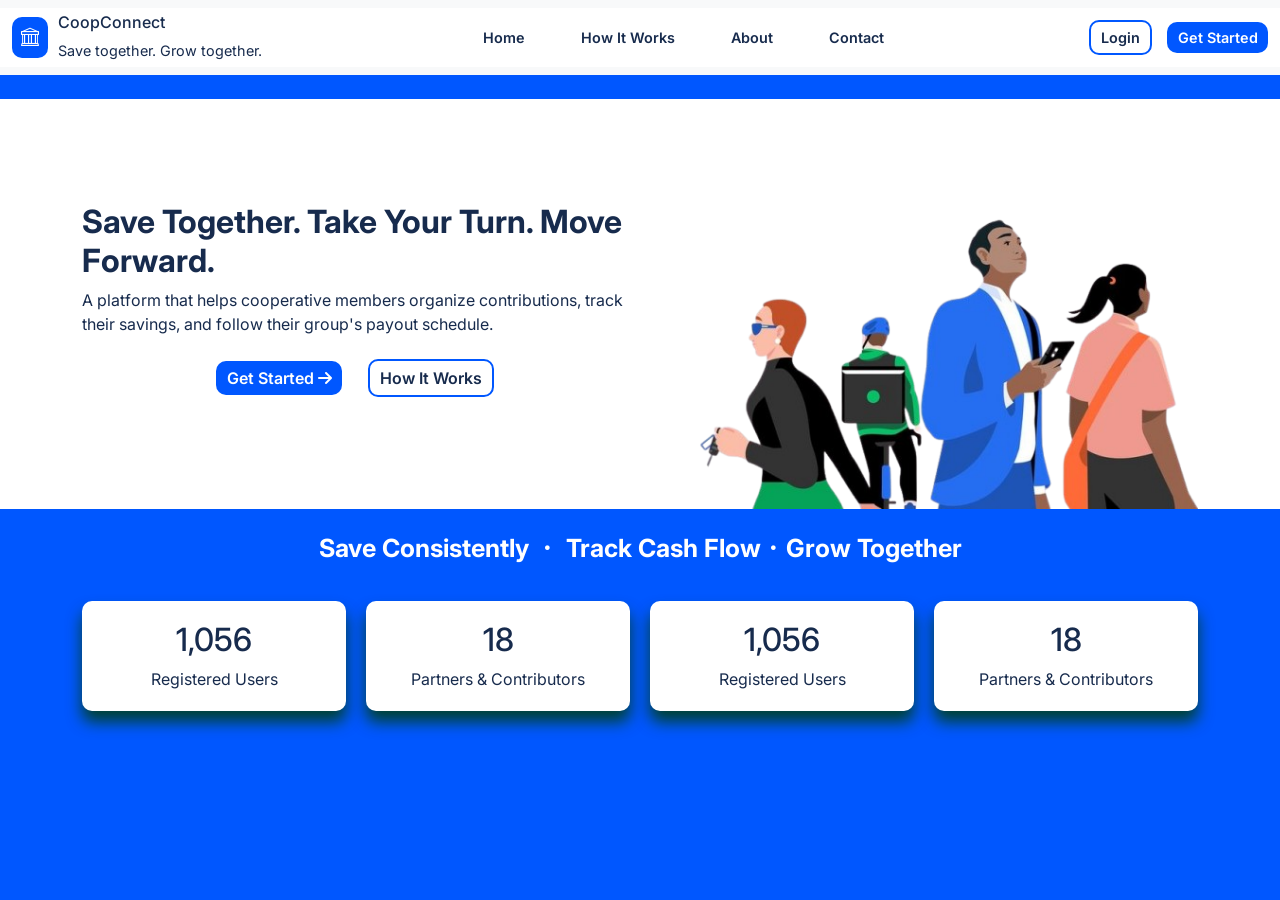
==== index.html @ 41ebdb88 "Initial commit" ====
<!DOCTYPE html>
<html lang="en">
<head>
  <meta charset="UTF-8">
  <meta name="viewport" content="width=device-width, initial-scale=1.0">
  <title>CoopConnect</title>

  <!-- Google Font Inter -->
   <link rel="preconnect" href="https://fonts.googleapis.com">
<link rel="preconnect" href="https://fonts.gstatic.com" crossorigin>
<link href="https://fonts.googleapis.com/css2?family=Inter:ital,opsz,wght@0,14..32,100..900;1,14..32,100..900&display=swap" rel="stylesheet">

  <!--Bootstrap Css-->
  <link href="https://cdn.jsdelivr.net/npm/bootstrap@5.0.2/dist/css/bootstrap.min.css" rel="stylesheet" integrity="sha384-EVSTQN3/azprG1Anm3QDgpJLIm9Nao0Yz1ztcQTwFspd3yD65VohhpuuCOmLASjC" crossorigin="anonymous">

  <!--font awesome---->
  <link rel="stylesheet"
    href="https://cdnjs.cloudflare.com/ajax/libs/font-awesome/6.6.0/css/all.min.css">

    <!-- Bootstrap Font Icon CSS -->
    <link rel="stylesheet" href="https://cdn.jsdelivr.net/npm/bootstrap-icons@1.5.0/font/bootstrap-icons.css">

    <link rel="stylesheet" href="style.css">
</head>
<body>

  <!-- Navbar -->
  <navbar class="navbar navbar-expand-md bg-light mb-4">
    <div class="container-fluid navbar-layout">
      <a href="index.html" class="navbar-brand navbrand">
        <div class="nav-icon"><i class="bi-bank"></i></div>
        <div class="brandname-info">
          <span class="h6">CoopConnect</span>
          <span>Save together. Grow together.</span>
        </div>
      </a>


      <button type="button" class="navbar-toggler nav-toggle" data-bs-toggle="collapse" data-bs-target="#navbarContainer">
        <span class="navbar-toggler-icon"></span>
      </button>

      <div class="collapse navbar-collapse" id="navbarContainer">
        <ul class="navbar-nav mx-auto nav-links">
          <li class="nav-item">
            <a href="index.html" class="nav-link">Home</a>
          </li>
          <li class="nav-item">
            <a href="how-it-works.html" class="nav-link">How It Works</a>
          </li>
          <li class="nav-item">
            <a href="about.html" class="nav-link">About</a>
          </li>
          <li class="nav-item">
            <a href="contact.html" class="nav-link">Contact</a>
          </li>
        </ul>

        <div class="nav-cta">
          <a href="login.html" class="nav-item cta-navlog"><button type="button">Login</button></a>
          <a href="register.html" class="nav-item cta-nav"><button type="button" class="">Get Started</button></a>
        </div>
      </div>
    </div>
  </navbar>

  <!-- Hero Section -->
  <main class="container-fluid hero my-4">
    <div class="container">
      <div class="row align-items-center">
        <div class="col-md-6 hero-info">
          <h1>Save Together. Take Your Turn. Move Forward.</h1>
          <p>A platform that helps cooperative members organize contributions, track their savings, and follow their group's payout schedule.</p>
          <div class="hero-cta">
            <a href="register.html" class="btn cta-nav">
              <button>
                Get Started <i class="fa-solid fa-arrow-right"></i>
              </button>
              </a>
          <a href="how-it-works.html" class="btn cta-navlog">
            <button>
              How It Works
            </button>
            </a>
          </div>
          
        </div>
        <div class="col-md-6 d-none d-md-block">
          <img src="images/heroimagenobackground.png" alt="Hero Images" class="img-fluid">
        </div>
      </div>
    </div>
  </main>

  <!-- Feature & Stat Section -->

  <section class="container-fluid my-4">
    <div class="container">
      <div id="features">
        <h1>Save Consistently <i class="bi-dot"></i> Track Cash Flow<i class="bi-dot"></i>Grow Together</h1>
      </div>

      <div class="row features-stats-container">
        <div class="col-md features-stats">
          <h2>1,056</h2>
          <span class="p">Registered Users</span>
        </div>
        <div class="col-md features-stats">
          <h2>18</h2>
          <span class="p">Partners & Contributors</span>
        </div>
        <div class="col-md features-stats">
          <h2>1,056</h2>
          <span class="p">Registered Users</span>
        </div>
        <div class="col-md features-stats">
          <h2>18</h2>
          <span class="p">Partners & Contributors</span>
        </div>
      </div>
    </div>
  </section>


  <footer class="container-fluid">
  </footer>
</body>
</html>
---- style.css ----
* {
  font-family: "Inter", sans-serif;
}

body {
  background-color: #0057FF;
}

p {
  font-weight: 400;
}

h1 {
  font-weight: 700;
}

.navbar-layout {
  display: flex;
  justify-content: space-between;
  align-items: center;
  background-color: #ffffff;
}

.navbar-layout a {
  color: #172B4D;
  font-size: 0.9rem;

}

.navbrand {
  display: flex;
  justify-content: center;
  align-items: center;
  gap: 10px;
}

.brandname-info {
  display: flex;
  flex-direction: column;

}

.nav-links {
  display: flex;
  gap: 40px;
  font-weight: 600;
}

.nav-links a {
  font-size: 0.9rem;
}

.nav-cta {
  display: flex;
  align-items: center;
  gap: 15px;
}

.cta-navlog button {
  width: fit-content;
  height: fit-content;
  padding: 5px 10px;
  background-color: #ffffff;
  border: 2px solid #0057FF;
  border-radius: 10px;
  color: #172B4D;
  font-weight: 600;
}

.cta-nav button{
  width: fit-content;
  height: fit-content;
  padding: 5px 10.5px;
  background-color: #0057FF;
  border: none;
  border-radius: 10px;
  color: #ffffff;
  font-weight: 600;
}

.cta-nav button:hover {
  background-color: #003CC7;
  width: fit-content;
  padding: 7px 12px;
  transition: 1s ease;
  transform: translateY(-3px);
}

.cta-navlog button:hover {
  border:  2px solid #003CC7;
  padding: 6px 12px;
  transition: 1s ease;
  transform: translateY(3px);
}

.nav-icon {
  background-color: #0057FF;
  color:#ffffff;
  width: fit-content;
  padding: 7px 9px;
  border-radius: 10px;
  font-size: 18px;
  font-weight: 700;
}

.nav-cta a {
  color: #ffffff;
  font-size: 0.9rem;
}


.hero {
  display: flex;
  align-items: center;
  justify-content: center;
  background-color: #ffffff;
  color: #172B4D;
}

@media (max-width:768px) {
  .hero {
    padding: 20px;
  }
}

@media (max-width:900px) {
  .nav-links {
    gap: 30px;
  }

  .nav-links a{
    font-size: 12px;
  }

  .navbar-layout .nav-cta{
    gap: 10px;
  }

  .navbar-layout .nav-cta a {
    font-size: 10px;
  }
}

@media (max-width:850px) {

  .nav-links {
    gap: 20px;
  }

  .nav-links a{
    font-size: 10px;
  }
}

.hero-info h1 {
  font-size: 2rem;
  font-weight: 700;
  color: #172B4D;
}

.hero-info p {
  font-weight: 400;
  color: #172B4D;
}

.hero-cta {
  display: flex;
  justify-content: center;
  align-items: center;
}

/* .getstartedcta {
  background-color: #0057FF;
  color: #ffffff;
  border: none;
  border-radius: 10px;
} */

#features {
  display: flex;
  align-items: center;
  justify-content: center;
}

#features h1 {
  font-size: 25px;
  color: #ffffff;
}

.features-stats {
  background-color: #ffffff;
  color: #172B4D;
  padding: 20px;
  border: none;
  border-radius: 10px;
  box-shadow: 0 11px 15px rgba(0, 60, 0, 0.8);
}

.features-stats-container {
  margin: 30px 0px;
  display: flex;
  justify-content: center;
  align-items: center;
  text-align: center;
  gap: 20px;
}

.features-stats h1 {
  font-weight: bold;
}

/* how rotational savings work idea 2 */

/* .hrsw {
  margin: 40px 0px;
  display: flex;
  gap: 20px;
  justify-content: center;
  color: #172B4D;

}

.hrsw-head {
 text-align: center;
 color: #ffffff;
}

.hrsw-con1 {
  border: 1px solid #ffffff;
  padding: 15px;
  border-radius: 10px;
}

.hrsw-card-con {
  display: flex;
  align-items: center;
  justify-content: flex-start;
  gap: 15px;
  padding: 10px;
  color: #172B4D;
}

.icon-hrsw {
  width: fit-content;
  height: fit-content;
  padding: 6px;
  border: 1px solid #ffffff;
  color: #172B4D;
  border-radius: 20%;
}

.hrsw-card {
  border-radius: 10px;
  border: 1px solid #ffffff;
  padding: 10px;
}

.hrsw-card h2 {
  font-size: 1.5rem;
  font-weight: 700;
  text-align: center;
}

.hrsw-con2 {
  border: 1px solid #ffffff;
  padding: 15px;
  border-radius: 10px;
  display: flex;
  align-items: center;
} */

.hrsw {
  text-align: center;
  color: #ffffff;
}

.hrsw-row-con {
  gap: 20px;
  margin: 20px;
}

.hrsw-card {
  text-align: center;
  background-color: #ffffff;
  color: #172B4D;
  border-radius: 10px;
  padding: 15px;
  box-shadow: 0 10px 15px rgba(0, 60, 0, 0.8);
}

.hrsw-card h2 {
  font-size: 1.5rem;
  font-weight: 700;
}

.hrsw-card p {
  font-weight: 400;
}

.hrsw-example {
  width: 80%;
  border: 2px solid #ffffff;
  justify-self: center;
  padding: 15px;
  border-radius: 10px;
  color: #ffffff;
  box-shadow: 0 15px 20px rgba(0, 60, 0, 0.8);
}

.hrsw-example h3 {
  font-size: 1rem;
  font-weight: 700;
}

.hrsw-example span {
  font-size: 0.8rem;
  font-weight: 400;
}

.dashboard-preview {
  border: 1px solid;
  padding: 20px;
} 

.dashboard-preview h3 {
  font-size: 1.2rem;
}

.dashboard-preview h4 {
  font-weight: bold;
}

.account-overview {
  gap: 10px;
  display: flex;
  justify-content: space-between;
}

.prew {
  width: 50%;
  background-color: #ffffff;
  border-radius: 5px;
  padding: 10px;
}

@media (max-width:768px) {
  .prew {
    width: 100%;
  }
}

.prew span {
  font-weight: 600;
}

.mp-container {
  display: flex;
  justify-content: space-between;
  padding: 5px;
}

.tracker-con {
  background-color: #ffffff;
  height: 10px;
  border-radius: 10px;
}

.tracker {
  background-color: #003CC7;
  height: 10px;
  width: 80%;
  border-radius: 10px;
}

.cp-container {
  background-color: #ffffff;
  padding: 10px;
  border: none;
  border-radius: 10px;
}

.thickspan {
  font-weight: 600;
}

.member-sche {
  display: flex;
  justify-content: space-between;
  text-align: justify;
}
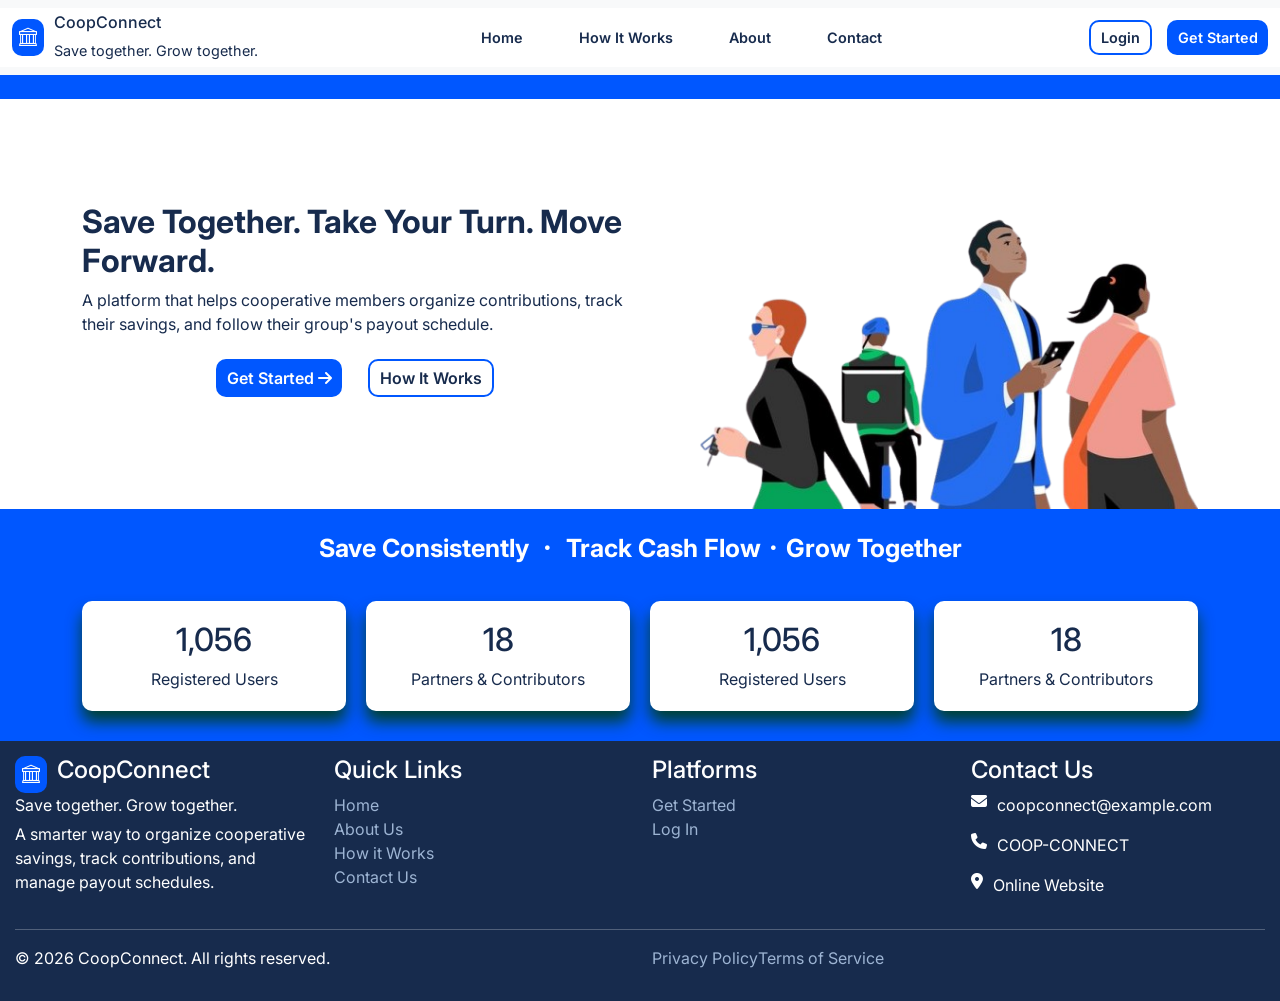
==== commit dc2fb713: "Update CoopConnect website" ====
--- a/index.html
+++ b/index.html
@@ -122,7 +122,74 @@
   </section>
 
 
-  <footer class="container-fluid">
+
+
+
+
+
+  <footer class="container-fluid footer">
+    <div class="row g-4">
+      <div class="col-md-12 col-lg-3 g-4 foot-info-head">
+        <div class="footer-head">
+          <div class="nav-icon"><i class="bi-bank"></i></div>
+          <h4>CoopConnect</h4>
+        </div>
+        <div class="footer-info">
+          <span>Save together. Grow together.</span>
+          <span>A smarter way to organize cooperative savings, track contributions, and manage payout schedules.</span>
+        </div>
+          
+      </div>
+      <hr class="d-none d-md-block d-lg-none">
+
+      <div class="col-md-4 col-lg-3 quick-links g-4">
+        <h4>Quick Links</h4>
+          <a href="index.html" class="nav-link">Home</a>
+          <a href="about.html" class=" nav-link">About Us</a>
+          <a href="how-it-works.html" class=" nav-link">How it Works</a>
+          <a href="contact.html" class="nav-link">Contact Us</a>
+      </div>
+
+      <div class="col-md-4 col-lg-3 platform g-4">
+        <h4>Platforms</h4>
+        <a href="register.html" class="nav-link">Get Started</a>
+        <a href="login.html" class="nav-link">Log In</a>
+      </div>
+
+      <div class="col-md-4 col-lg-3 g-4 contact">
+        <h4>Contact Us</h4>
+        <div class="contact-card">
+          <i class="fa-solid fa-envelope"></i>
+          <p>coopconnect@example.com</p>
+        </div>
+
+        <div class="contact-card">
+          <i class="fa-solid fa-phone"></i>
+          <p>COOP-CONNECT</p>
+        </div>
+
+        <div class="contact-card">
+          <i class="fa-solid fa-location-dot"></i>
+          <p>Online Website</p>
+        </div>
+      </div>
+    </div>
+    <hr>
+
+    <div class="row">
+      <div class="col-md">
+        <p>&copy 2026 CoopConnect. All rights reserved.</p>
+      </div>
+      <div class="col-md ms-auto pt-con">
+        <a href="#" class="nav-link">Privacy Policy</a>
+      <a href="#" class="nav-link">Terms of Service</a>
+      </div>
+    </div>
+
   </footer>
+
+
+
+  <script src="https://cdn.jsdelivr.net/npm/bootstrap@5.3.3/dist/js/bootstrap.bundle.min.js"></script>
 </body>
 </html>
--- a/style.css
+++ b/style.css
@@ -1,9 +1,12 @@
 * {
   font-family: "Inter", sans-serif;
+  padding: 0;
+  margin: 0;
 }
 
 body {
   background-color: #0057FF;
+  padding: 0px;
 }
 
 p {
@@ -70,7 +73,7 @@
 .cta-nav button{
   width: fit-content;
   height: fit-content;
-  padding: 5px 10.5px;
+  padding: 7px 10.5px;
   background-color: #0057FF;
   border: none;
   border-radius: 10px;
@@ -97,7 +100,7 @@
   background-color: #0057FF;
   color:#ffffff;
   width: fit-content;
-  padding: 7px 9px;
+  padding: 5px 7px;
   border-radius: 10px;
   font-size: 18px;
   font-weight: 700;
@@ -270,6 +273,7 @@
 } */
 
 .hrsw {
+  justify-self: center;
   text-align: center;
   color: #ffffff;
 }
@@ -317,19 +321,49 @@
   font-weight: 400;
 }
 
+.dashboard-hiw {
+  margin: 50px 0px;
+}
+
 .dashboard-preview {
   border: 1px solid;
+  border-radius: 10px;
   padding: 20px;
+  background-color: #F1F5FB;
+  color: #172B4D;
 } 
 
 .dashboard-preview h3 {
   font-size: 1.2rem;
+  font-weight: 700;
 }
 
 .dashboard-preview h4 {
   font-weight: bold;
 }
 
+.dashboard-prew-head {
+  display: flex;
+  align-items: center;
+  line-height: 15px;
+  gap: 10px;
+}
+
+.das-prew-icon {
+  align-self: flex-start;
+  font-size: 1.5rem;
+}
+
+.dash-prew-intro {
+  font-size: 1.2rem;
+}
+
+.dash-prew-intro p {
+  font-size: 1rem;
+  color: #64748B;
+}
+
+
 .account-overview {
   gap: 10px;
   display: flex;
@@ -341,6 +375,7 @@
   background-color: #ffffff;
   border-radius: 5px;
   padding: 10px;
+  box-shadow: 0 12px 18px rgba(23, 43, 77, 0.05);
 }
 
 @media (max-width:768px) {
@@ -351,6 +386,7 @@
 
 .prew span {
   font-weight: 600;
+  color: #64748B;
 }
 
 .mp-container {
@@ -360,7 +396,7 @@
 }
 
 .tracker-con {
-  background-color: #ffffff;
+  background-color: #F8FAFF;
   height: 10px;
   border-radius: 10px;
 }
@@ -373,14 +409,18 @@
 }
 
 .cp-container {
+  width: 100%;
   background-color: #ffffff;
   padding: 10px;
   border: none;
   border-radius: 10px;
+  justify-self: center;
+  box-shadow: 0 12px 18px rgba(23, 43, 77, 0.05);
 }
 
 .thickspan {
   font-weight: 600;
+  color: #64748B;
 }
 
 .member-sche {
@@ -388,3 +428,332 @@
   justify-content: space-between;
   text-align: justify;
 }
+
+.up-container {
+  width: 100%;
+  justify-self: center;
+  background-color: #ffffff;
+  padding: 10px;
+  border: none;
+  border-radius: 10px;
+  box-shadow: 0 12px 18px rgba(23, 43, 77, 0.05);
+}
+
+.ttt-hiw {
+  margin: 50px 0px;
+  justify-self: center;
+}
+
+.ttt-con {
+  border: 2px solid #ffffff;
+  box-shadow: 0 15px 20px rgba(0, 60, 0, 0.8);
+  padding: 20px;
+  border-radius: 10px;
+}
+
+.ttt-con hr {
+  width: 80%;
+  border: 1.5px solid #ffffff;
+  color: #ffffff;
+  border-radius: 10px;
+  text-align: center;
+  justify-self: center;
+  font-weight: bolder;
+  font-size: medium;
+}
+
+.ttt-card-con {
+  display: flex;
+  gap: 20px;
+  color: #ffffff;
+}
+
+.ttt-icon {
+  width: fit-content;
+  height: fit-content;
+  font-size: 1rem;
+  padding: 12px;
+  background-color: #ffffff;
+  border-radius: 10px;
+  color: #0057FF;
+}
+
+.ttt-example {
+  width: 90%;
+  border: 2px solid #ffffff;
+  display: flex;
+  gap: 15px;
+  justify-self: center;
+  padding: 15px;
+  border-radius: 10px;
+  color: #ffffff;
+  box-shadow: 0 10px 15px rgba(0, 60, 0, 0.8);
+}
+
+.ttt-example-icon {
+  align-self: flex-start;
+  font-size: 1.5rem;
+}
+
+.faq-hiw {
+  margin: 50px 0px;
+  border: 2px solid #ffffff;
+  border-radius: 10px;
+  padding: 15px;
+  justify-self: center;
+  box-shadow: 0 15px 20px rgba(0, 60, 0, 0.8);
+}
+
+.accordion-con {
+  justify-self: center;
+  width: 100%;
+}
+
+.accordion-card {
+  margin-bottom: 10px;
+  border: none;
+  border-radius: 15px;
+  color: #172B4D;
+}
+
+.accordion-card button {
+  font-weight: bold;
+}
+
+.card-body {
+  font-weight: 400;
+}
+
+.about-about {
+  margin: 50px 0px;
+  background-color: #ffffff;
+  padding: 15px;
+  border: none;
+  border-radius: 10px;
+}
+
+.about-about p {
+  color: #172B4D;
+  font-weight: 500;
+}
+
+.about-about h3 {
+  font-size: 1rem;
+  color: #0057FF;
+  font-weight: 700;
+}
+
+.about-about h1 {
+  font-size: 1.8rem;
+  color: #172B4D;
+}
+
+.about-about-dets {
+  width: 60%;
+  display: flex;
+  align-items: center;
+  gap: 7px;
+  color: #64748B;
+}
+
+.mv-container {
+  gap: 10px;
+  display: flex;
+  justify-content: space-between;
+  margin: 50px 0px;
+}
+
+.mv {
+  width: 50%;
+  background-color: #ffffff;
+  box-shadow: 0 12px 18px rgba(23, 43, 77, 0.05);
+  border-radius: 10px;
+  padding: 10px;
+}
+
+@media(max-width:768px) {
+  .mv {
+    width: 100%;
+  }
+}
+
+
+.mv-icon {
+  color: #0057FF;
+  font-weight: 700;
+  font-size: 1.2rem;
+  margin-bottom: 7px;
+}
+
+.mv-content h3{
+  font-weight: 700;
+}
+
+.mv-content p {
+  font-weight: 400;
+}
+
+
+.partners-con {
+  margin: 50px 0px;
+  width: 90%;
+  border: 2px solid #ffffff;
+  display: flex;
+  flex-direction: column;
+  align-items: center;
+  justify-self: center;
+  padding: 20px;
+  border-radius: 10px;
+  box-shadow: 0 10px 12px rgba(23, 43, 77, 0.8);
+}
+
+.partner-card-container {
+  padding: 15px;
+  gap: 10px;
+  display: flex;
+  justify-content: center;
+  align-items: center;
+}
+
+.partner-card {
+  padding: 10px;
+  text-align: center;
+  border: 2px solid #ffffff;
+  border-radius: 10px;
+  color: #ffffff;
+}
+
+.partner-card h3 {
+  font-size: 1.2rem;
+}
+
+.partner-card i {
+  font-size: 1.2rem;
+}
+
+.core-about {
+  color: #ffffff;
+  justify-self: center;
+  text-align: center;
+}
+
+.core-about h3 {
+  font-weight: 700;
+}
+
+.core-about span {
+  font-weight: 400;
+}
+
+.about-cta {
+  margin: 50px 0px;
+  text-align: center;
+}
+
+.about-cta {
+  background-color: #ffffff;
+  padding: 15px;
+  border: none;
+  border-radius: 10px;
+  justify-self: center;
+  color: #172B4D;
+}
+
+.about-cta p {
+  font-weight: 400;
+}
+
+.about-cta h3 {
+  font-weight: 700;
+}
+
+.git-con {
+  justify-self: center;
+  margin: 50px 0px;
+  padding: 0;
+  border: 2px solid #ffffff;
+  border-radius: 10px;
+  box-shadow: 0 12px 14px rgba(23, 43, 77, 0.8);
+}
+
+.git-header {
+  background-color: #F1F5FB;
+  box-sizing: border-box;
+  border: none;
+  border-radius: 10px 10px 0px 0px;
+  padding: 5px 10px ;
+}
+
+.git-cards-con {
+  padding: 15px;
+}
+
+.git-card-con {
+  display: flex;
+  gap: 20px;
+  color: #ffffff;
+}
+
+.git-icon {
+  width: fit-content;
+  height: fit-content;
+  font-size: 1rem;
+  padding: 12px;
+  background-color: #F1F5FB;
+  border-radius: 10px;
+  color: #003CC7;
+}
+
+.git-card p{
+  font-size: 0.9rem;
+}
+
+.git-card h4 {
+  font-size: 1rem;
+}
+
+.footer {
+  background-color: #172B4D;
+  color: #ffffff;
+  margin-bottom: 0;
+  padding: 15px;
+}
+
+.footer a {
+  color: #9db4d3;
+}
+
+.foot-info-head {
+  gap: 10px;
+}
+
+.footer-head {
+  display: flex;
+  align-items: center;
+  gap: 10px;
+}
+
+.footer-info {
+  display: flex;
+  flex-direction: column;
+  gap: 5px;
+}
+
+.quick-links {
+  text-align: justify;
+}
+
+.platform {
+  text-align: justify;
+}
+  
+  .contact-card {
+    display: flex;
+    gap: 10px;
+    font-size: 1rem;
+  }
+
+  .pt-con {
+    display: flex;
+
+  }
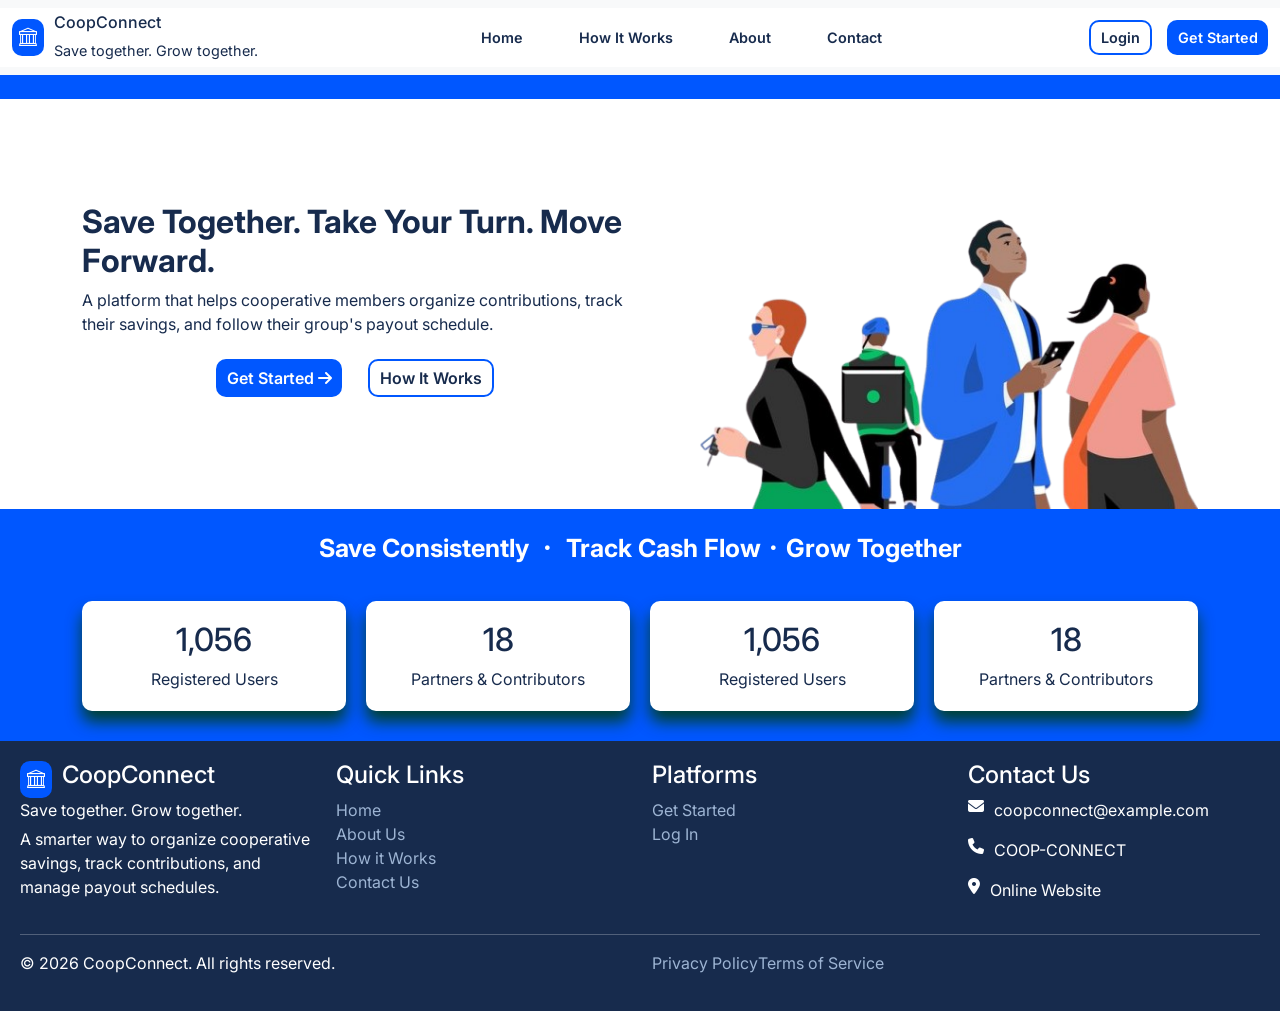
==== commit a8682232: "Update CoopConnect website" ====
--- a/index.html
+++ b/index.html
@@ -36,9 +36,9 @@
       </a>
 
 
-      <button type="button" class="navbar-toggler nav-toggle" data-bs-toggle="collapse" data-bs-target="#navbarContainer">
+      <button type="button" class="nav-tog-btn navbar-toggler nav-toggle" data-bs-toggle="collapse" data-bs-target="#navbarContainer">
         <span class="navbar-toggler-icon"></span>
-      </button>
+      </button> 
 
       <div class="collapse navbar-collapse" id="navbarContainer">
         <ul class="navbar-nav mx-auto nav-links">
--- a/style.css
+++ b/style.css
@@ -28,6 +28,11 @@
   color: #172B4D;
   font-size: 0.9rem;
 
+}
+
+.nav-tog-btn{
+  background-color: #0057FF;
+  color: #ffffff;
 }
 
 .navbrand {
@@ -651,6 +656,7 @@
 }
 
 .about-cta {
+  width: 90%;
   background-color: #ffffff;
   padding: 15px;
   border: none;
@@ -668,6 +674,7 @@
 }
 
 .git-con {
+  width: 90%;
   justify-self: center;
   margin: 50px 0px;
   padding: 0;
@@ -716,7 +723,7 @@
   background-color: #172B4D;
   color: #ffffff;
   margin-bottom: 0;
-  padding: 15px;
+  padding: 20px;
 }
 
 .footer a {
@@ -755,5 +762,4 @@
 
   .pt-con {
     display: flex;
-
   }
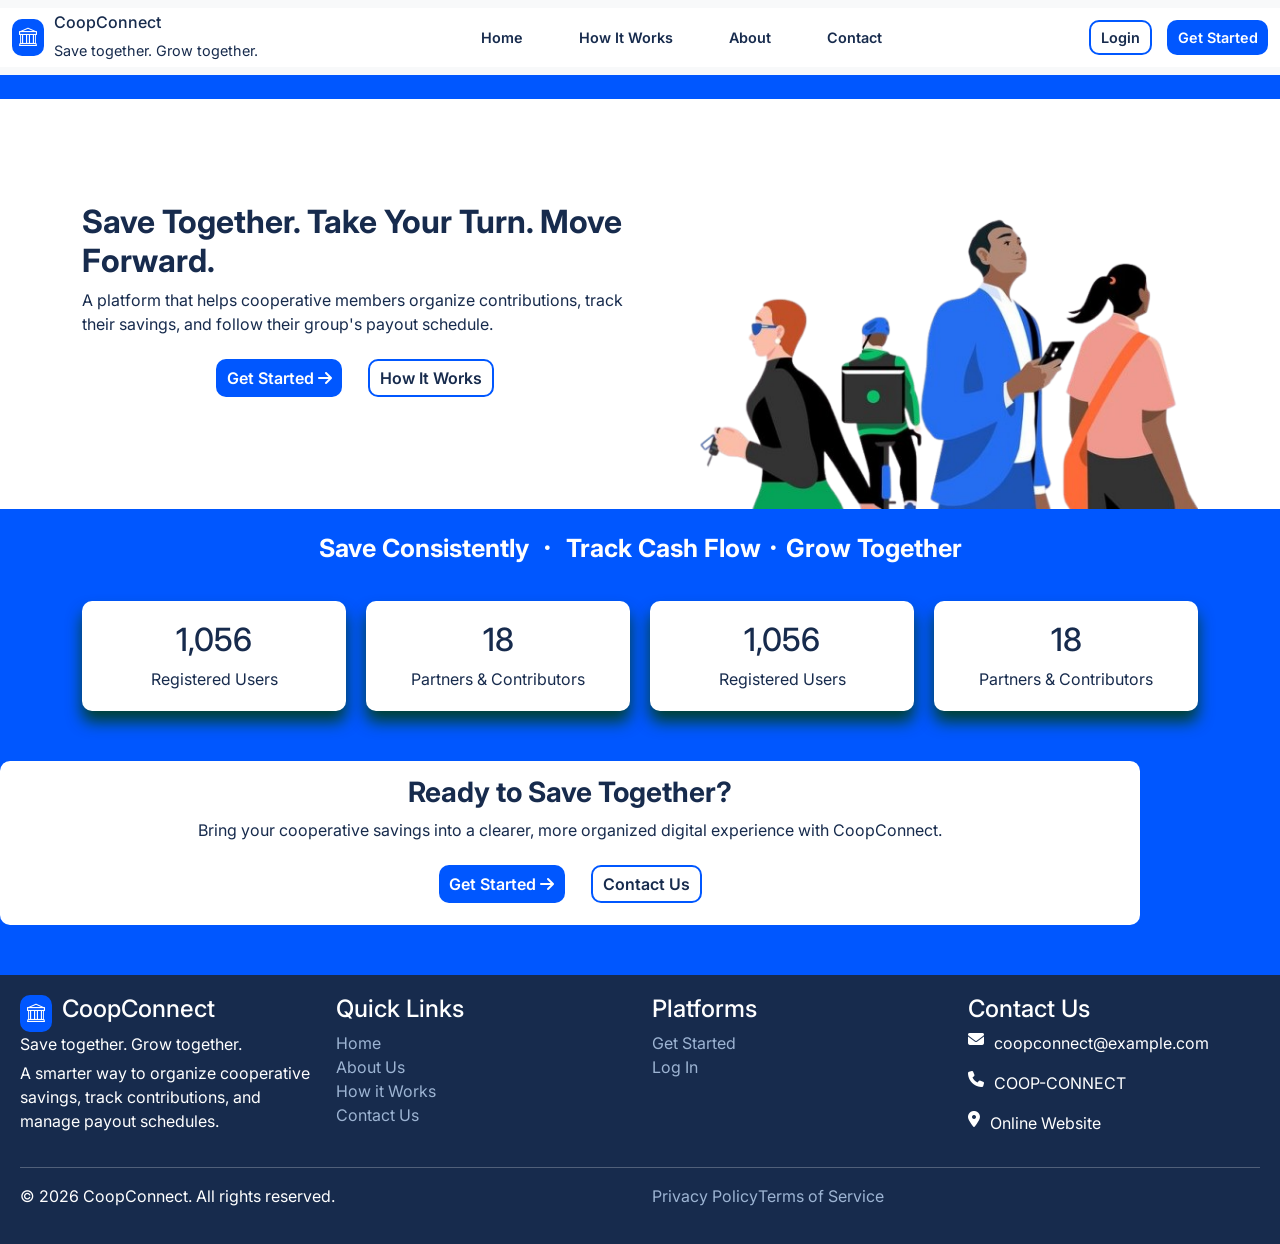
==== commit 65ed71ef: "Update CoopConnect website" ====
--- a/index.html
+++ b/index.html
@@ -122,6 +122,18 @@
   </section>
 
 
+  <section class="container about-cta">
+    <h3> Ready to Save Together?</h3>
+    <p>Bring your cooperative savings into a clearer, more organized digital experience with CoopConnect.</p>
+    <div class="hero-cta">
+      <a href="register.html" class="btn cta-nav">
+        <button>Get Started <i class="fa-solid fa-arrow-right"></i></button></a>
+      <a href="contact.html" class="btn cta-navlog">
+        <button>Contact Us</button></a>
+    </div>
+  </section>
+
+
 
 
 
--- a/style.css
+++ b/style.css
@@ -501,6 +501,7 @@
 }
 
 .faq-hiw {
+  width: 90%;
   margin: 50px 0px;
   border: 2px solid #ffffff;
   border-radius: 10px;
